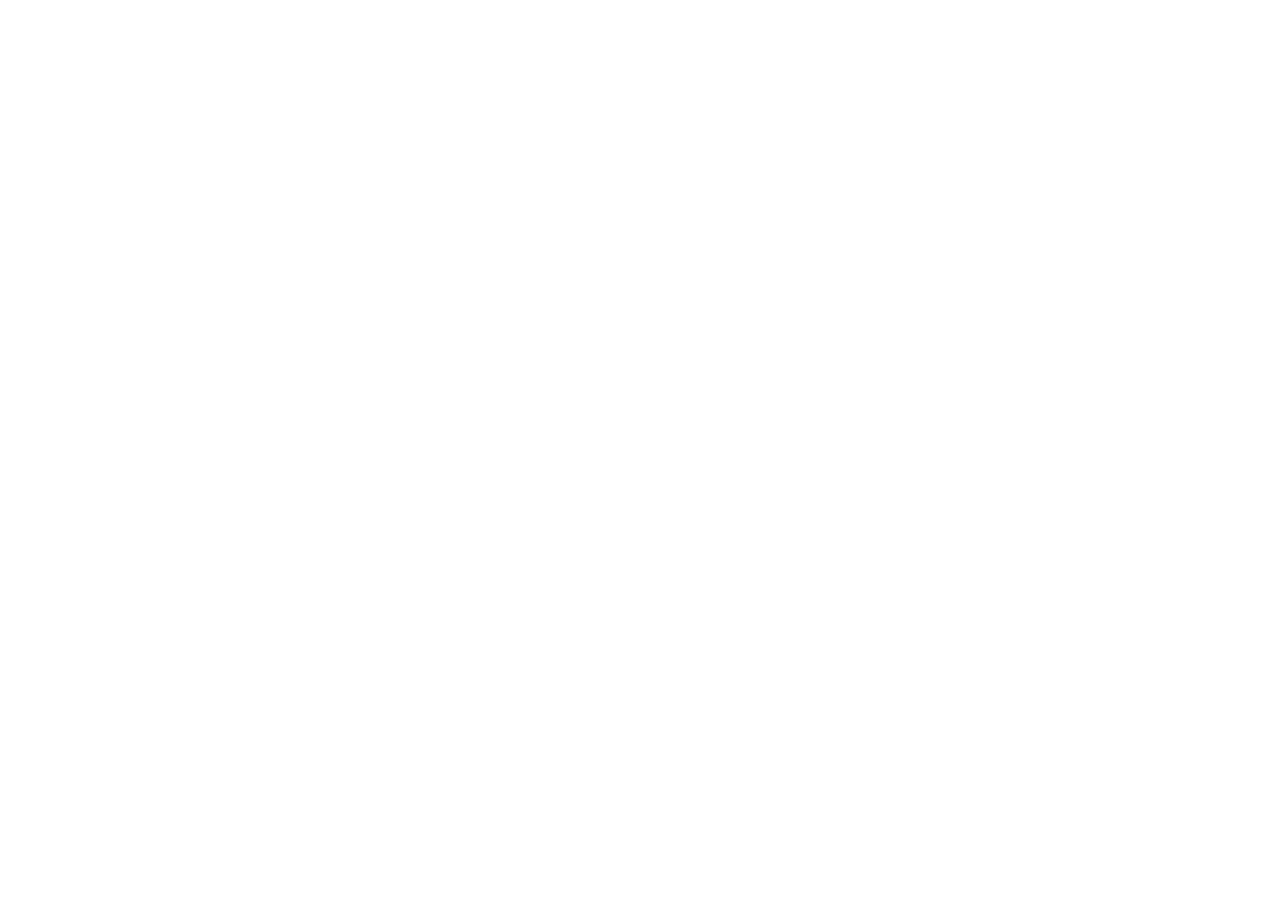
==== index.html @ 2222bf3c "Initial commit" ====
<!DOCTYPE html>
<html lang="pt-br">
<head>
    <meta charset="UTF-8">
    <meta name="viewport" content="width=device-width, initial-scale=1.0">
    <link rel="stylesheet" href="style.css">
    <title>Sujeitogram - Sua rede social</title>
</head>
<body>
    
</body>
</html>
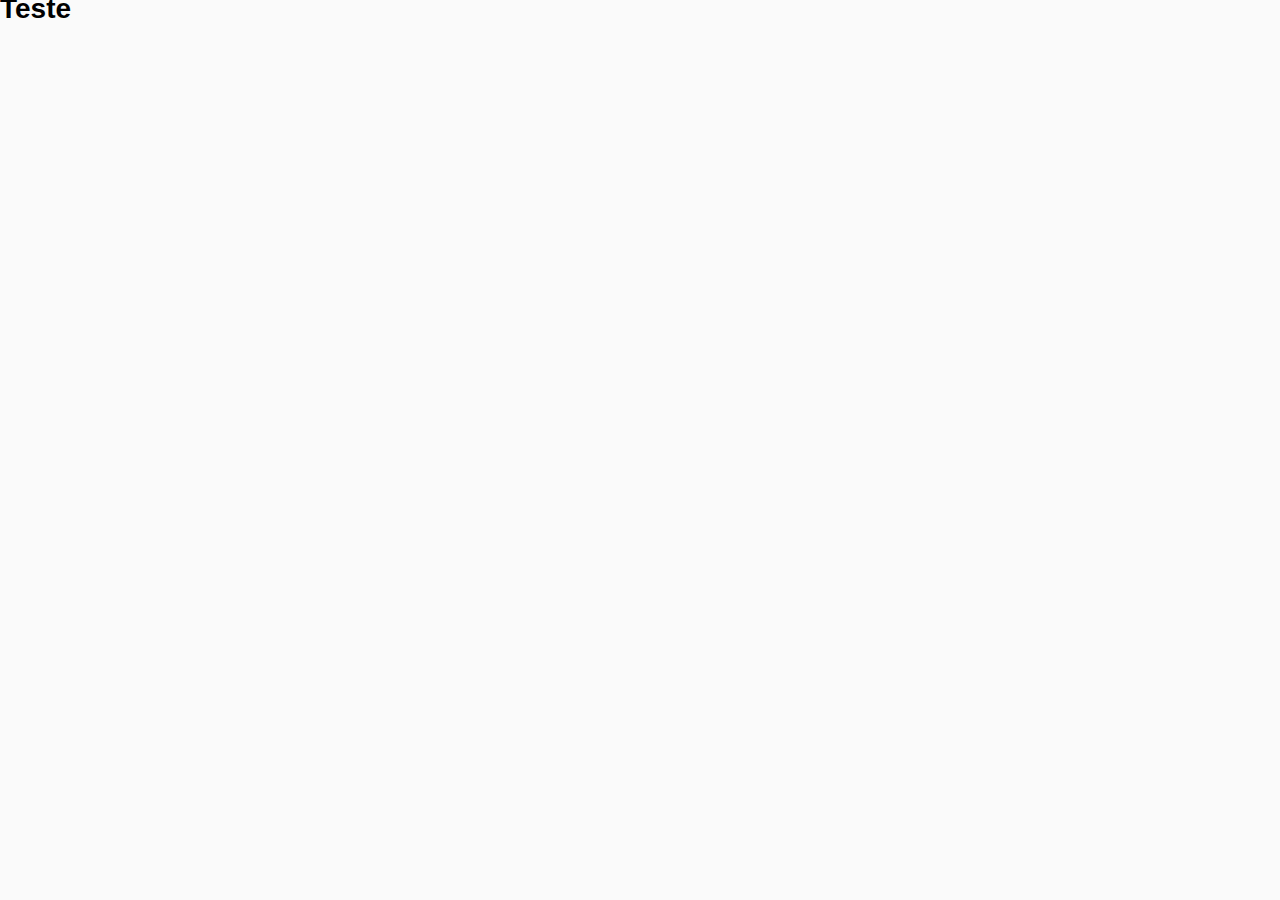
==== commit ce542e7c: "Create structure" ====
--- a/index.html
+++ b/index.html
@@ -7,6 +7,6 @@
     <title>Sujeitogram - Sua rede social</title>
 </head>
 <body>
-    
+    <h1>Teste</h1>
 </body>
 </html>--- a/style.css
+++ b/style.css
@@ -0,0 +1,22 @@
+* {
+    box-sizing: border-box;
+    margin: 0;
+    padding: 0;
+}
+
+a {
+    color: #3c96ed;
+    text-decoration: none;
+}
+
+body {
+    background: #FAFAFA;
+    height: 100%;
+    width: 100%;
+    font-family: Arial, Helvetica, sans-serif;
+    font-size: 14px;
+    line-height: 18px;
+}
+
+
+
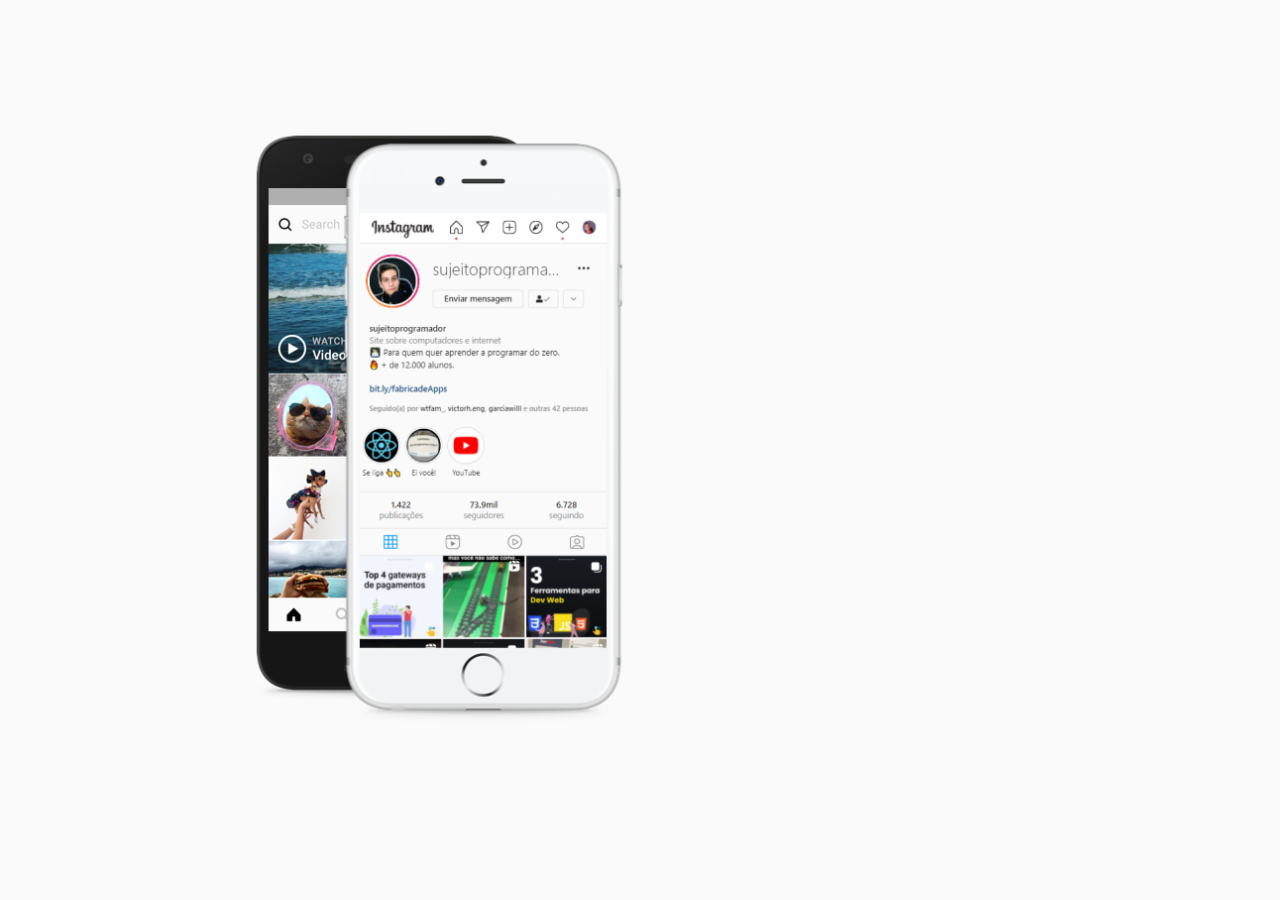
==== commit 588baf1d: "Create left column" ====
--- a/index.html
+++ b/index.html
@@ -7,6 +7,17 @@
     <title>Sujeitogram - Sua rede social</title>
 </head>
 <body>
-    <h1>Teste</h1>
+    <div id="wrapper">
+        <div id="container">
+            <div class="column left">
+                <div class="main">
+                    
+                </div>
+            </div>
+            <div class="column right">
+                
+            </div>
+        </div>
+    </div>
 </body>
 </html>--- a/style.css
+++ b/style.css
@@ -18,5 +18,33 @@
     line-height: 18px;
 }
 
+/* */
+#wrapper {
+    height: 100vh;
+}
 
+#container {
+    margin: 0 auto;
+    min-height: 100%;
+    width: 800px;
+    display: flex;
+    align-items: center;
+}
 
+.column {
+    flex-grow: 1;
+    width: 50%;
+}
+
+.left {
+    background-image: url("./assets/main-foto.png");
+    background-size: 450px;
+    background-repeat: no-repeat;
+    background-position: center;
+    height: 600px;
+    margin-bottom: 50px;
+}
+
+.right {
+    padding-left: 20px;
+}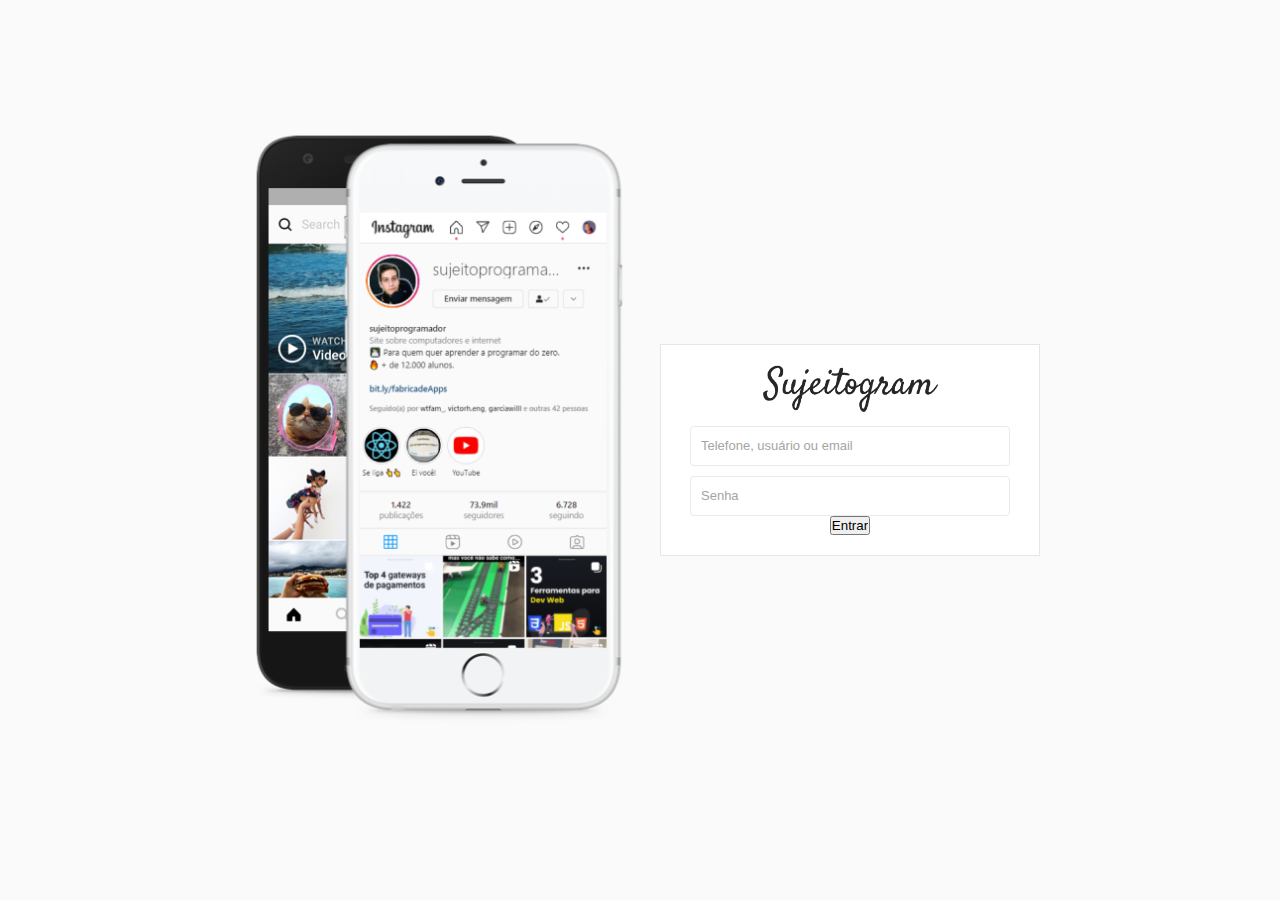
==== commit 7d708ccb: "Create right column" ====
--- a/index.html
+++ b/index.html
@@ -15,7 +15,17 @@
                 </div>
             </div>
             <div class="column right">
-                
+                <div class="login-panel">
+                    <div class="logo">
+                        <img class="logo-img" src="./assets/logo.png" alt="Logo do sujeitogram">
+                    </div>
+                    <form>
+                        <input type="text" name="username" placeholder="Telefone, usuário ou email">
+                        <input type="password" name="password" placeholder="Senha">
+
+                        <input type="submit" value="Entrar">
+                    </form>
+                </div>
             </div>
         </div>
     </div>
--- a/style.css
+++ b/style.css
@@ -47,4 +47,43 @@
 
 .right {
     padding-left: 20px;
+}
+
+.login-panel {
+    background-color: #fff;
+    border: 1px solid #e6e6e6;
+    text-align: center;
+    padding: 20px 0;
+}
+
+.logo-img {
+    width: 175px;
+}
+
+form {
+    display: flex;
+    flex-direction: column;
+    align-items: center;
+    justify-content: center;
+}
+
+input[type="password"], input[type="text"] {
+    background-color: #fff;
+    border: 1px solid rgb(236, 234, 234);
+    height: 40px;
+    border-radius: 4px;
+    margin-top: 10px;
+    padding: 10px;
+    font-size: 13px;
+    width: 320px;
+    color: #000000;
+}
+
+input[type="password"]::placeholder, input[type="text"]::placeholder {
+    color: rgb(165, 164, 164);
+}
+
+input[type="password"]:focus, input[type="text"]:focus {
+    outline: 0;
+    border: 1px solid #a1a1a1;
 }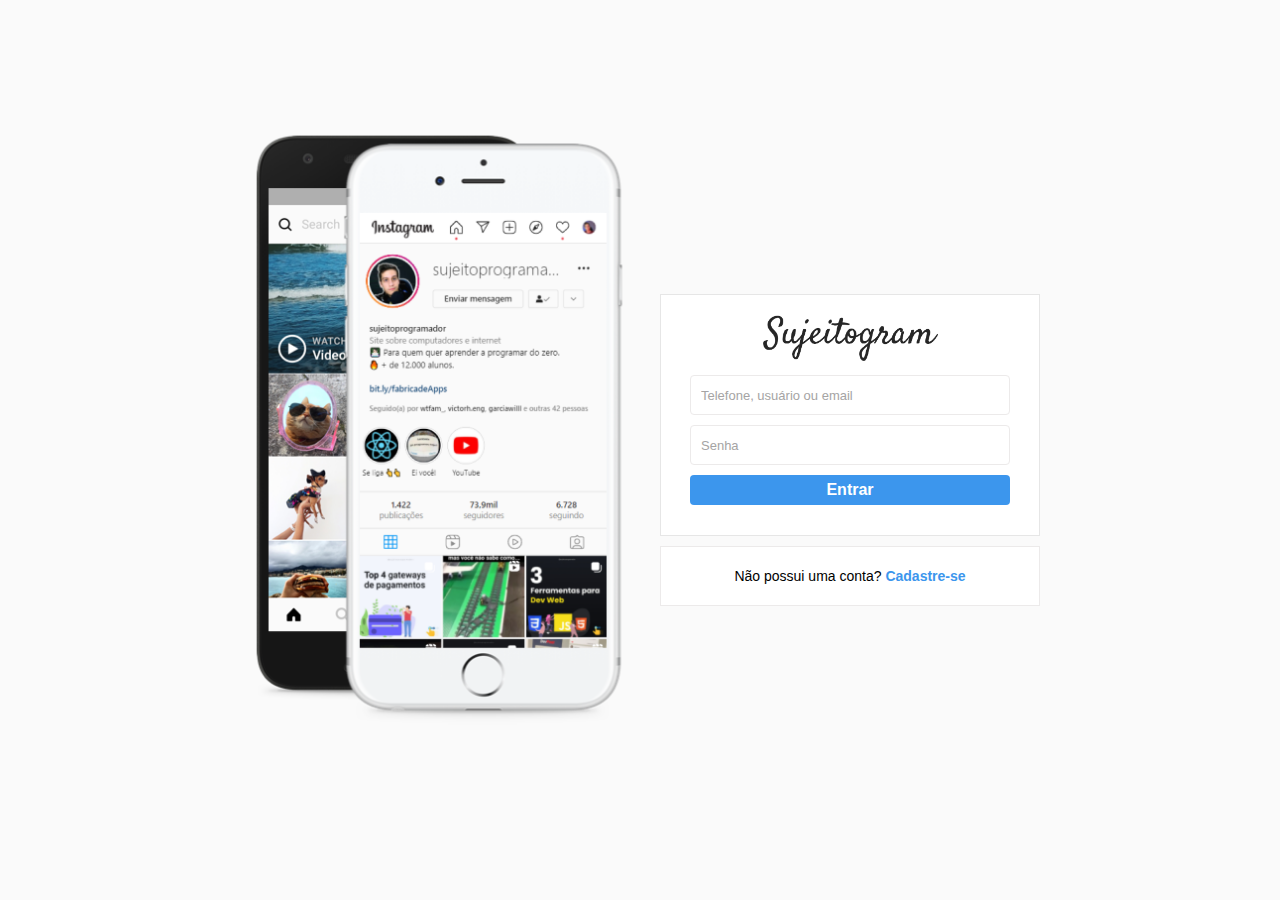
==== commit c279e35c: "Create button style" ====
--- a/index.html
+++ b/index.html
@@ -26,6 +26,10 @@
                         <input type="submit" value="Entrar">
                     </form>
                 </div>
+
+                <div class="infobox">
+                    <p>Não possui uma conta? <a href="#">Cadastre-se</a></p>
+                </div>
             </div>
         </div>
     </div>
--- a/style.css
+++ b/style.css
@@ -86,4 +86,37 @@
 input[type="password"]:focus, input[type="text"]:focus {
     outline: 0;
     border: 1px solid #a1a1a1;
+}
+
+input[type="submit"] {
+    width: 320px;
+    margin-top: 10px;
+    height: 30px;
+    border: 0;
+    background-color: #3c96ed;
+    border-radius: 4px;
+    color: #fff;
+    font-size: 16px;
+    font-weight: bold;
+    margin-bottom: 10px;
+    cursor: pointer;
+}
+
+.infobox {
+    background-color: #fff;
+    height: 60px;
+    border: 1px solid rgb(236, 234, 234);
+    margin: 10px auto 0;
+    display: flex;
+    align-items: center;
+    justify-content: center;
+}
+
+.infobox p {
+    user-select: none;
+}
+
+.infobox p a {
+    font-weight: bold;
+    user-select: none;
 }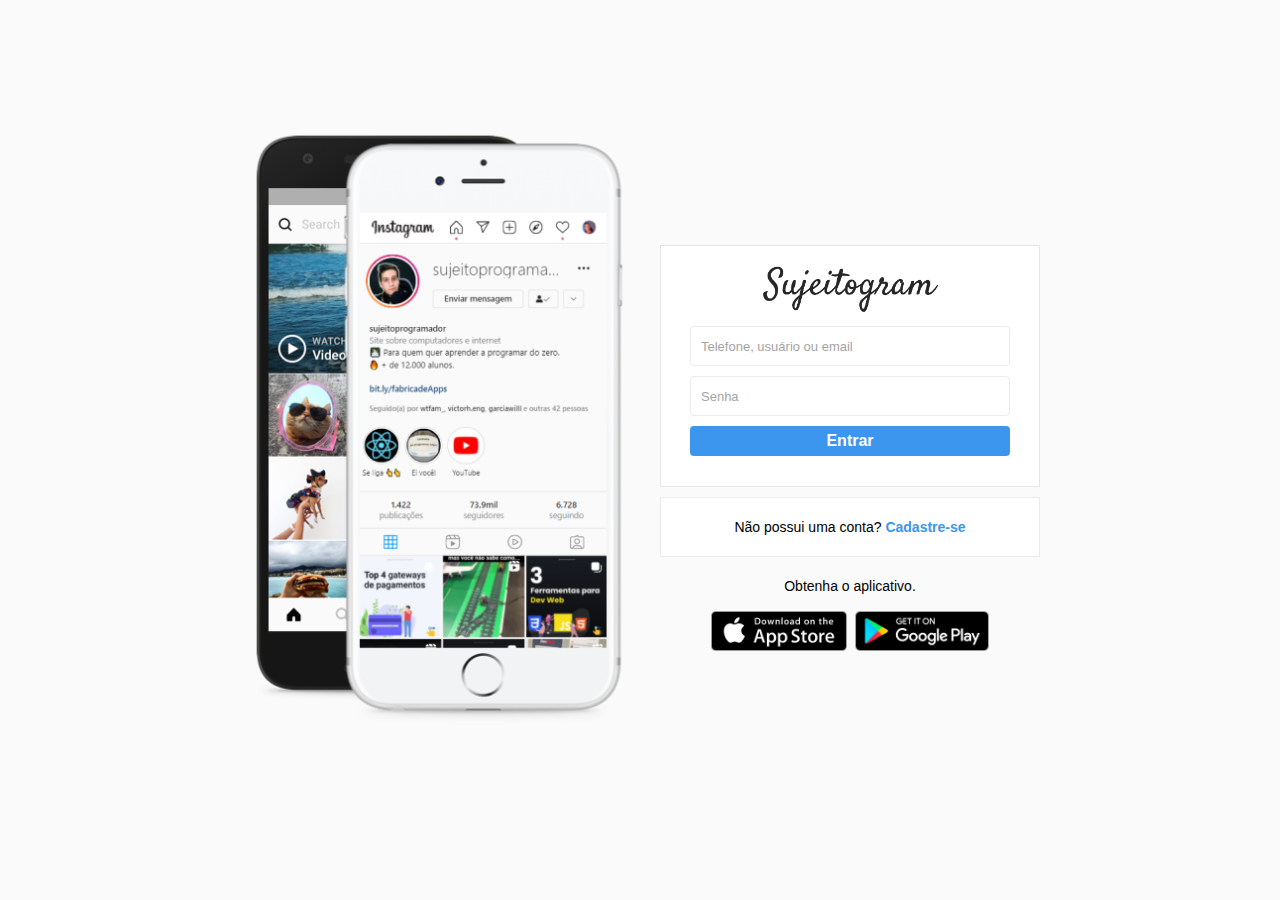
==== commit 02b11fe9: "Create app session" ====
--- a/index.html
+++ b/index.html
@@ -30,6 +30,14 @@
                 <div class="infobox">
                     <p>Não possui uma conta? <a href="#">Cadastre-se</a></p>
                 </div>
+
+                <div class="get-app-panel">
+                    <p>Obtenha o aplicativo.</p>
+                    <div class="app-buttons">
+                        <a href="#"><img class="img-appstore" src="./assets/appstore.png" alt="Logo da apple"></a>
+                        <a href="#"><img class="img-googleplay" src="./assets/googleplay.png" alt="Logo da google play"></a>
+                    </div>
+                </div>
             </div>
         </div>
     </div>
--- a/style.css
+++ b/style.css
@@ -119,4 +119,18 @@
 .infobox p a {
     font-weight: bold;
     user-select: none;
+}
+
+.get-app-panel {
+    margin-top: 20px;
+    text-align: center;
+}
+
+.app-buttons {
+    margin-top: 16px;
+}
+
+.app-buttons img {
+    height: 40px;
+    padding: 0 2px;
 }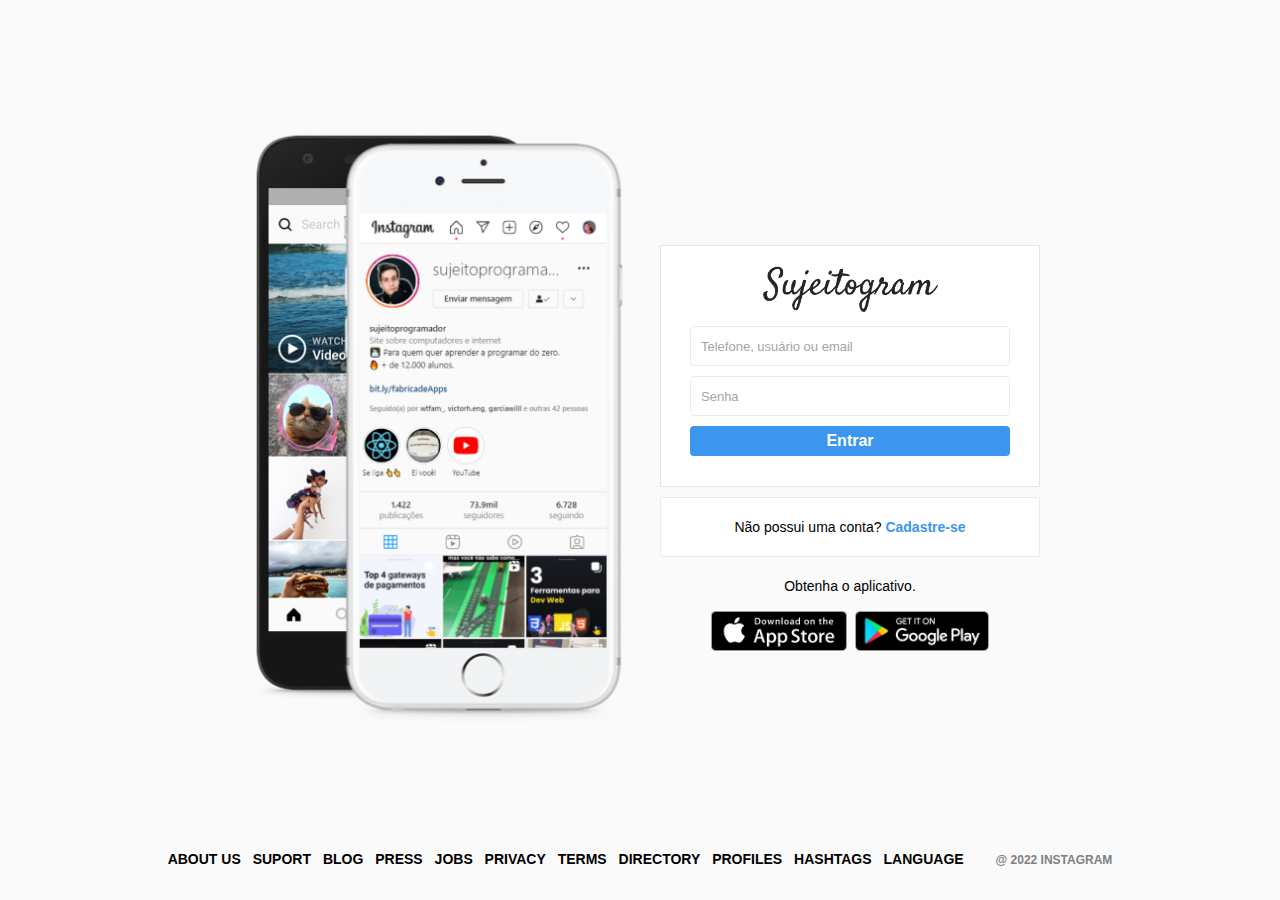
==== commit 677546ed: "Create footer" ====
--- a/index.html
+++ b/index.html
@@ -40,6 +40,24 @@
                 </div>
             </div>
         </div>
+        <footer>
+            <div class="footer-inner">
+                <a href="#">About us</a>
+                <a href="#">Suport</a>
+                <a href="#">Blog</a>
+                <a href="#">Press</a>
+                <a href="#">Jobs</a>
+                <a href="#">Privacy</a>
+                <a href="#">Terms</a>
+                <a href="#">Directory</a>
+                <a href="#">Profiles</a>
+                <a href="#">Hashtags</a>
+                <a href="#">Language</a>
+                <div class="text-small">
+                    @ 2022 Instagram
+                </div>
+            </div>
+        </footer>
     </div>
 </body>
 </html>--- a/style.css
+++ b/style.css
@@ -133,4 +133,26 @@
 .app-buttons img {
     height: 40px;
     padding: 0 2px;
+}
+
+footer {
+    text-align: center;
+    height: 50px;
+    margin-top: -50px;
+}
+
+footer a {
+    color: #000000;
+    text-transform: uppercase;
+    font-weight: bold;
+    margin-right: 8px;
+}
+
+.text-small {
+    font-size: 12px;
+    font-weight: bold;
+    color: gray;
+    text-transform: uppercase;
+    padding-left: 20px;
+    display: inline-block;
 }